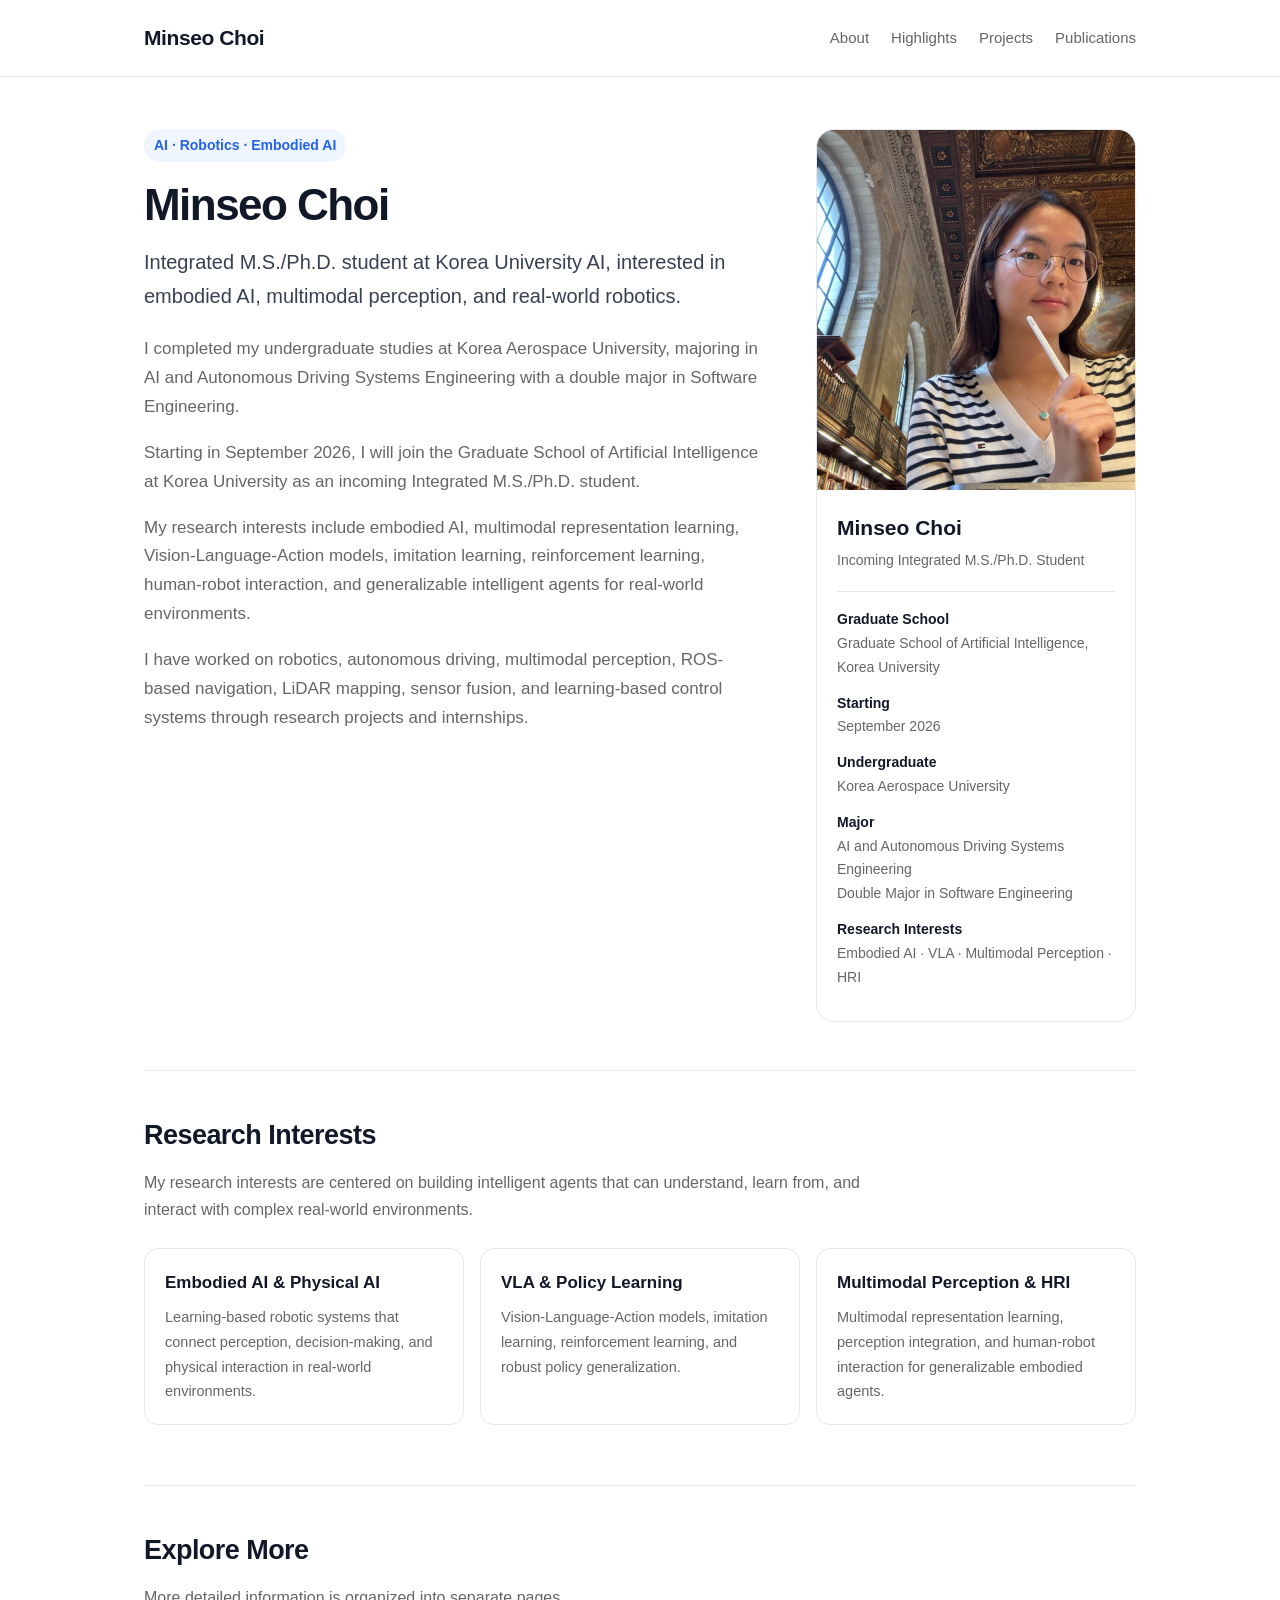
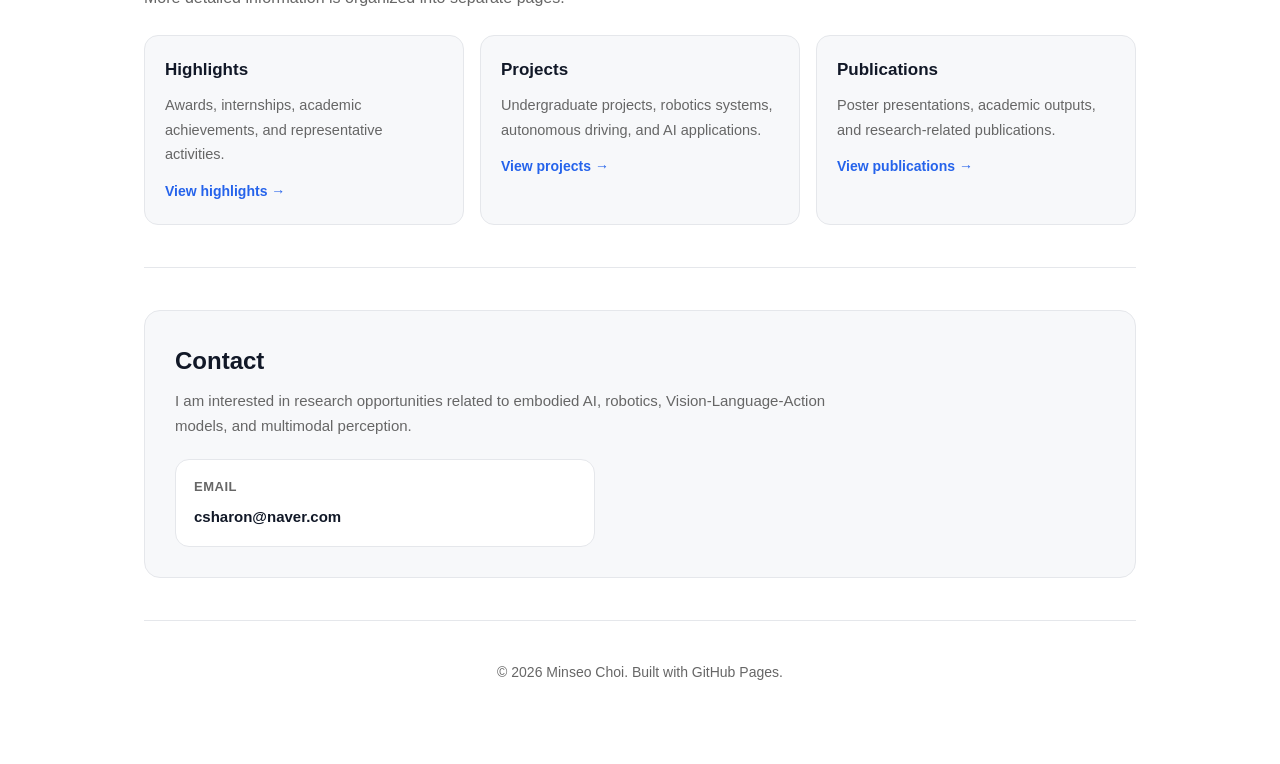
==== index.html @ 1a73fc5d "Remove unnecessary code block in index.html" ====
<!DOCTYPE html>

<html lang="en">
<head>
  <meta charset="UTF-8" />
  <meta name="viewport" content="width=device-width, initial-scale=1.0" />
  <title>Minseo Choi</title>

  <style>
    :root {
      --bg: #ffffff;
      --text: #222222;
      --muted: #666666;
      --light: #f7f8fa;
      --line: #e5e7eb;
      --blue: #2563eb;
      --blue-soft: #eff6ff;
      --dark: #111827;
    }

    * {
      box-sizing: border-box;
    }

    html {
      scroll-behavior: smooth;
    }

    body {
      margin: 0;
      font-family: -apple-system, BlinkMacSystemFont, "Segoe UI", Roboto, Arial, sans-serif;
      color: var(--text);
      background: var(--bg);
      line-height: 1.7;
    }

    a {
      color: var(--blue);
      text-decoration: none;
    }

    a:hover {
      text-decoration: underline;
    }

    .header {
      border-bottom: 1px solid var(--line);
      background: rgba(255, 255, 255, 0.96);
      position: sticky;
      top: 0;
      z-index: 10;
    }

    .header-inner {
      max-width: 1040px;
      margin: 0 auto;
      padding: 20px 24px;
      display: flex;
      justify-content: space-between;
      align-items: center;
    }

    .site-name {
      font-size: 21px;
      font-weight: 700;
      color: var(--dark);
      letter-spacing: -0.02em;
    }

    .nav {
      display: flex;
      gap: 22px;
      font-size: 15px;
    }

    .nav a {
      color: var(--muted);
      font-weight: 500;
    }

    .nav a:hover {
      color: var(--blue);
      text-decoration: none;
    }

    .container {
      max-width: 1040px;
      margin: 0 auto;
      padding: 52px 24px 80px;
    }

    .intro {
      display: grid;
      grid-template-columns: minmax(0, 1fr) 320px;
      gap: 52px;
      align-items: start;
      padding-bottom: 48px;
      border-bottom: 1px solid var(--line);
    }

    .label {
      display: inline-block;
      padding: 5px 10px;
      margin-bottom: 18px;
      border-radius: 999px;
      background: var(--blue-soft);
      color: var(--blue);
      font-size: 14px;
      font-weight: 600;
    }

    h1 {
      margin: 0 0 14px;
      font-size: 44px;
      line-height: 1.15;
      color: var(--dark);
      letter-spacing: -0.035em;
    }

    .subtitle {
      margin: 0 0 22px;
      font-size: 20px;
      color: #374151;
      max-width: 680px;
    }

    .intro-text {
      margin: 0 0 17px;
      font-size: 17px;
      color: var(--muted);
      max-width: 700px;
    }

    .profile-card {
      border: 1px solid var(--line);
      border-radius: 18px;
      background: #ffffff;
      overflow: hidden;
    }

    .profile-photo {
      width: 100%;
      height: 360px;
      object-fit: cover;
      object-position: center 55%;
      display: block;
      background: var(--light);
    }

    .profile-body {
      padding: 20px;
    }

    .profile-name {
      font-size: 21px;
      font-weight: 700;
      color: var(--dark);
      margin-bottom: 4px;
    }

    .profile-role {
      font-size: 14px;
      color: var(--muted);
      margin-bottom: 18px;
    }

    .profile-info {
      border-top: 1px solid var(--line);
      padding-top: 16px;
      font-size: 14px;
      color: var(--muted);
    }

    .profile-info p {
      margin: 0 0 12px;
    }

    .profile-info strong {
      color: var(--dark);
    }

    .section {
      padding: 42px 0;
      border-bottom: 1px solid var(--line);
    }

    .section-title {
      margin: 0 0 10px;
      font-size: 27px;
      color: var(--dark);
      letter-spacing: -0.02em;
    }

    .section-desc {
      margin: 0 0 24px;
      color: var(--muted);
      font-size: 16px;
      max-width: 760px;
    }

    .research-grid {
      display: grid;
      grid-template-columns: repeat(3, 1fr);
      gap: 16px;
      margin-bottom: 18px;
    }

    .research-card {
      border: 1px solid var(--line);
      border-radius: 14px;
      padding: 20px;
      background: #ffffff;
    }

    .research-card h3 {
      margin: 0 0 8px;
      font-size: 17px;
      color: var(--dark);
    }

    .research-card p {
      margin: 0;
      font-size: 14.5px;
      color: var(--muted);
    }

    .page-links {
      display: grid;
      grid-template-columns: repeat(3, 1fr);
      gap: 16px;
    }

    .page-card {
      border: 1px solid var(--line);
      border-radius: 14px;
      padding: 20px;
      background: var(--light);
      transition: border-color 0.15s ease, transform 0.15s ease;
    }

    .page-card:hover {
      border-color: var(--blue);
      transform: translateY(-2px);
      text-decoration: none;
    }

    .page-card h3 {
      margin: 0 0 8px;
      font-size: 17px;
      color: var(--dark);
    }

    .page-card p {
      margin: 0 0 10px;
      font-size: 14.5px;
      color: var(--muted);
    }

    .page-card span {
      font-size: 14px;
      font-weight: 700;
      color: var(--blue);
    }

    .contact-box {
      padding: 30px;
      border: 1px solid var(--line);
      border-radius: 16px;
      background: var(--light);
    }

    .contact-box h2 {
      margin: 0 0 6px;
      font-size: 24px;
      color: var(--dark);
    }

    .contact-box p {
      margin: 0 0 20px;
      color: var(--muted);
      font-size: 15px;
      max-width: 680px;
    }

    .contact-methods {
      display: grid;
      grid-template-columns: minmax(0, 420px);
      gap: 14px;
    }

    .contact-item {
      background: #ffffff;
      border: 1px solid var(--line);
      border-radius: 14px;
      padding: 16px 18px;
    }

    .contact-label {
      display: block;
      margin-bottom: 6px;
      font-size: 13px;
      font-weight: 700;
      color: var(--muted);
      text-transform: uppercase;
      letter-spacing: 0.04em;
    }

    .contact-value {
      font-size: 15px;
      font-weight: 600;
      color: var(--dark);
      word-break: break-all;
    }

    .contact-value a {
      color: var(--dark);
    }

    .contact-value a:hover {
      color: var(--blue);
    }

    footer {
      margin-top: 40px;
      color: var(--muted);
      font-size: 14px;
      text-align: center;
    }

    @media (max-width: 860px) {
      .header-inner {
        flex-direction: column;
        align-items: flex-start;
        gap: 12px;
      }

      .nav {
        flex-wrap: wrap;
        gap: 14px;
      }

      .intro {
        grid-template-columns: 1fr;
      }

      .profile-card {
        max-width: 380px;
      }

      .research-grid,
      .page-links {
        grid-template-columns: 1fr;
      }

      .contact-methods {
        grid-template-columns: 1fr;
      }

      h1 {
        font-size: 36px;
      }

      .subtitle {
        font-size: 18px;
      }
    }
  </style>

</head>

<body>
  <header class="header">
    <div class="header-inner">
      <a href="index.html" class="site-name">Minseo Choi</a>

  <nav class="nav">
    <a href="index.html">About</a>
    <a href="highlights.html">Highlights</a>
    <a href="projects.html">Projects</a>
    <a href="publications.html">Publications</a>
  </nav>
</div>

  </header>

  <main class="container">
    <section class="intro" id="about">
      <div>
        <span class="label">AI · Robotics · Embodied AI</span>

    <h1>Minseo Choi</h1>

    <p class="subtitle">
      Integrated M.S./Ph.D. student at Korea University AI,
      interested in embodied AI, multimodal perception, and real-world robotics.
    </p>

    <p class="intro-text">
      I completed my undergraduate studies at Korea Aerospace University,
      majoring in AI and Autonomous Driving Systems Engineering with a double major
      in Software Engineering.
    </p>

    <p class="intro-text">
      Starting in September 2026, I will join the Graduate School of Artificial
      Intelligence at Korea University as an incoming Integrated M.S./Ph.D. student.
    </p>

    <p class="intro-text">
      My research interests include embodied AI, multimodal representation learning,
      Vision-Language-Action models, imitation learning, reinforcement learning,
      human-robot interaction, and generalizable intelligent agents for real-world environments.
    </p>

    <p class="intro-text">
      I have worked on robotics, autonomous driving, multimodal perception,
      ROS-based navigation, LiDAR mapping, sensor fusion, and learning-based control
      systems through research projects and internships.
    </p>
  </div>

  <aside class="profile-card">
    <img class="profile-photo" src="assets/img/main.jpg" alt="Minseo Choi profile image">

    <div class="profile-body">
      <div class="profile-name">Minseo Choi</div>
      <div class="profile-role">Incoming Integrated M.S./Ph.D. Student</div>

      <div class="profile-info">
        <p>
          <strong>Graduate School</strong><br>
          Graduate School of Artificial Intelligence,<br>
          Korea University
        </p>
        <p>
          <strong>Starting</strong><br>
          September 2026
        </p>
        <p>
          <strong>Undergraduate</strong><br>
          Korea Aerospace University
        </p>
        <p>
          <strong>Major</strong><br>
          AI and Autonomous Driving Systems Engineering<br>
          Double Major in Software Engineering
        </p>
        <p>
          <strong>Research Interests</strong><br>
          Embodied AI · VLA · Multimodal Perception · HRI
        </p>
      </div>
    </div>
  </aside>
</section>

<section class="section">
  <h2 class="section-title">Research Interests</h2>
  <p class="section-desc">
    My research interests are centered on building intelligent agents that can understand,
    learn from, and interact with complex real-world environments.
  </p>

  <div class="research-grid">
    <article class="research-card">
      <h3>Embodied AI & Physical AI</h3>
      <p>
        Learning-based robotic systems that connect perception, decision-making,
        and physical interaction in real-world environments.
      </p>
    </article>

    <article class="research-card">
      <h3>VLA & Policy Learning</h3>
      <p>
        Vision-Language-Action models, imitation learning, reinforcement learning,
        and robust policy generalization.
      </p>
    </article>

    <article class="research-card">
      <h3>Multimodal Perception & HRI</h3>
      <p>
        Multimodal representation learning, perception integration, and human-robot
        interaction for generalizable embodied agents.
      </p>
    </article>
  </div>
</section>

<section class="section">
  <h2 class="section-title">Explore More</h2>
  <p class="section-desc">
    More detailed information is organized into separate pages.
  </p>

  <div class="page-links">
    <a class="page-card" href="highlights.html">
      <h3>Highlights</h3>
      <p>
        Awards, internships, academic achievements, and representative activities.
      </p>
      <span>View highlights →</span>
    </a>

    <a class="page-card" href="projects.html">
      <h3>Projects</h3>
      <p>
        Undergraduate projects, robotics systems, autonomous driving, and AI applications.
      </p>
      <span>View projects →</span>
    </a>

    <a class="page-card" href="publications.html">
      <h3>Publications</h3>
      <p>
        Poster presentations, academic outputs, and research-related publications.
      </p>
      <span>View publications →</span>
    </a>
  </div>
</section>

<section class="section" id="contact">
  <div class="contact-box">
    <div>
      <h2>Contact</h2>
      <p>
        I am interested in research opportunities related to embodied AI, robotics,
        Vision-Language-Action models, and multimodal perception.
      </p>
    </div>

    <div class="contact-methods">
      <div class="contact-item">
        <span class="contact-label">Email</span>
        <div class="contact-value">
          <a href="mailto:csharon@naver.com">csharon@naver.com</a>
        </div>
      </div>
    </div>
  </div>
</section>

<footer>
  © 2026 Minseo Choi. Built with GitHub Pages.
</footer>

  </main>
</body>
</html>
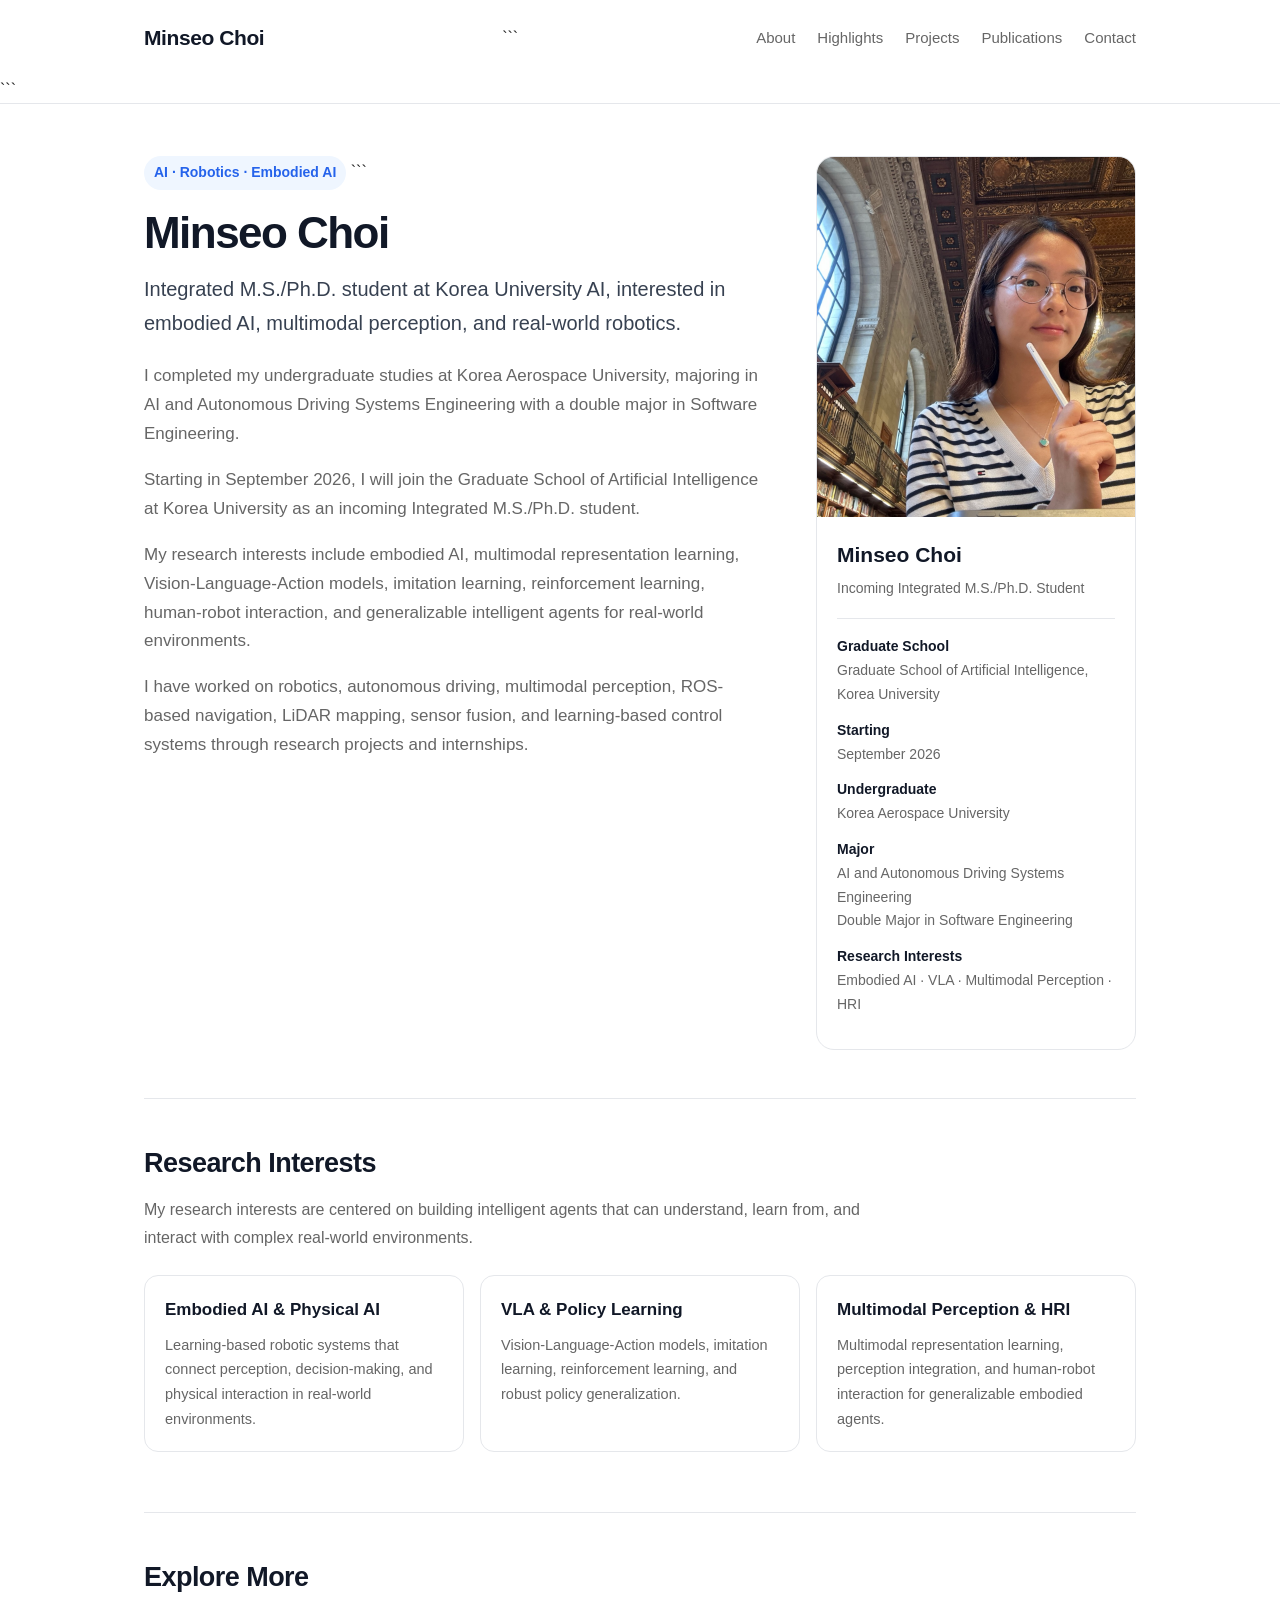
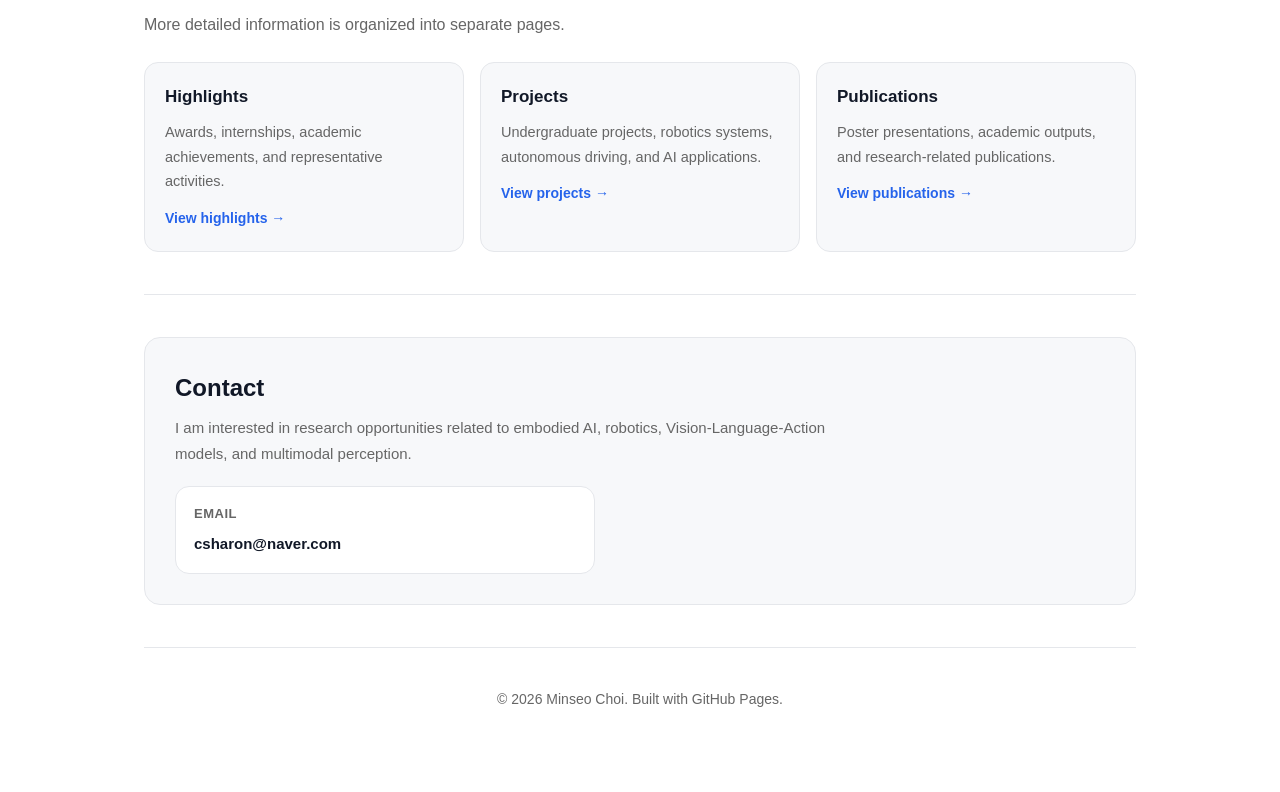
==== commit a287fc72: "Update navigation menu to include 'Contact' link Added a 'Contact' link to the navigation menu and u" ====
--- a/index.html
+++ b/index.html
@@ -373,13 +373,16 @@
     <div class="header-inner">
       <a href="index.html" class="site-name">Minseo Choi</a>
 
+```
   <nav class="nav">
     <a href="index.html">About</a>
     <a href="highlights.html">Highlights</a>
     <a href="projects.html">Projects</a>
     <a href="publications.html">Publications</a>
+    <a href="index.html#contact">Contact</a>
   </nav>
 </div>
+```
 
   </header>
 
@@ -388,6 +391,7 @@
       <div>
         <span class="label">AI · Robotics · Embodied AI</span>
 
+```
     <h1>Minseo Choi</h1>
 
     <p class="subtitle">
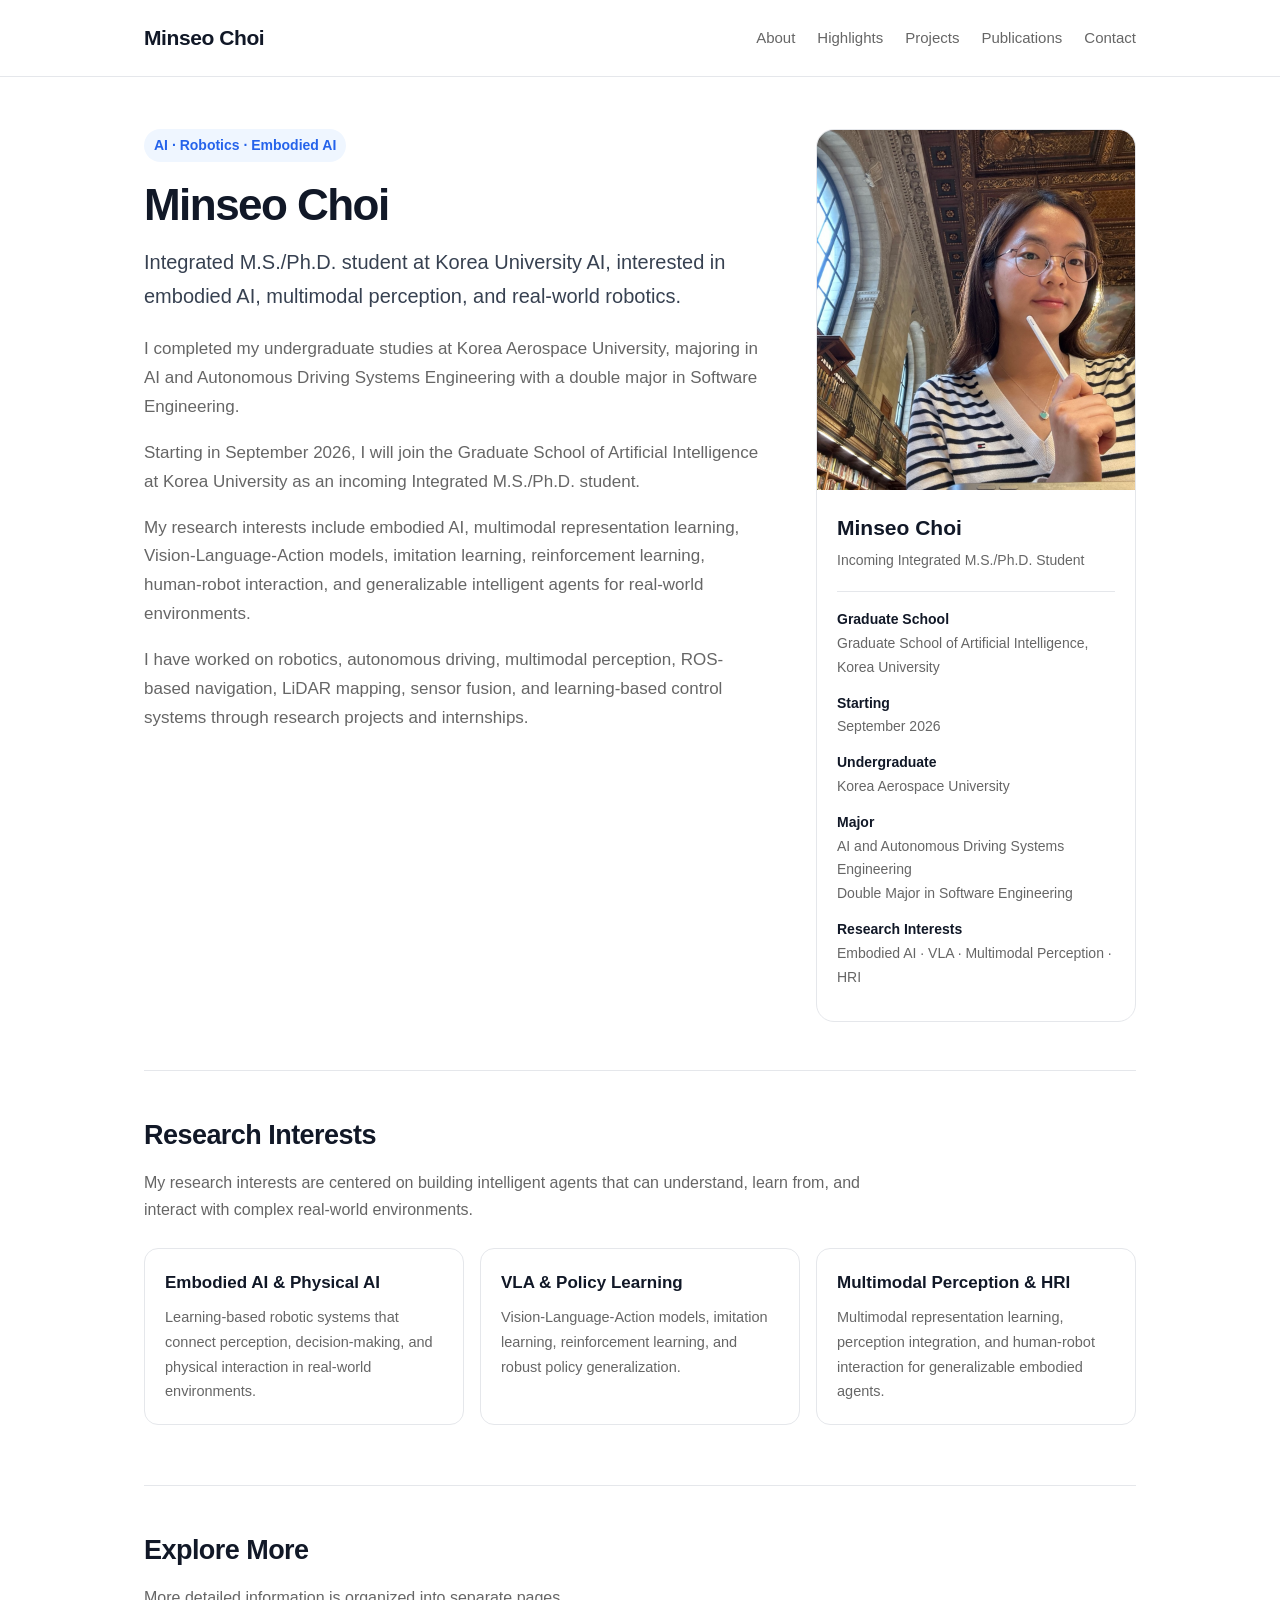
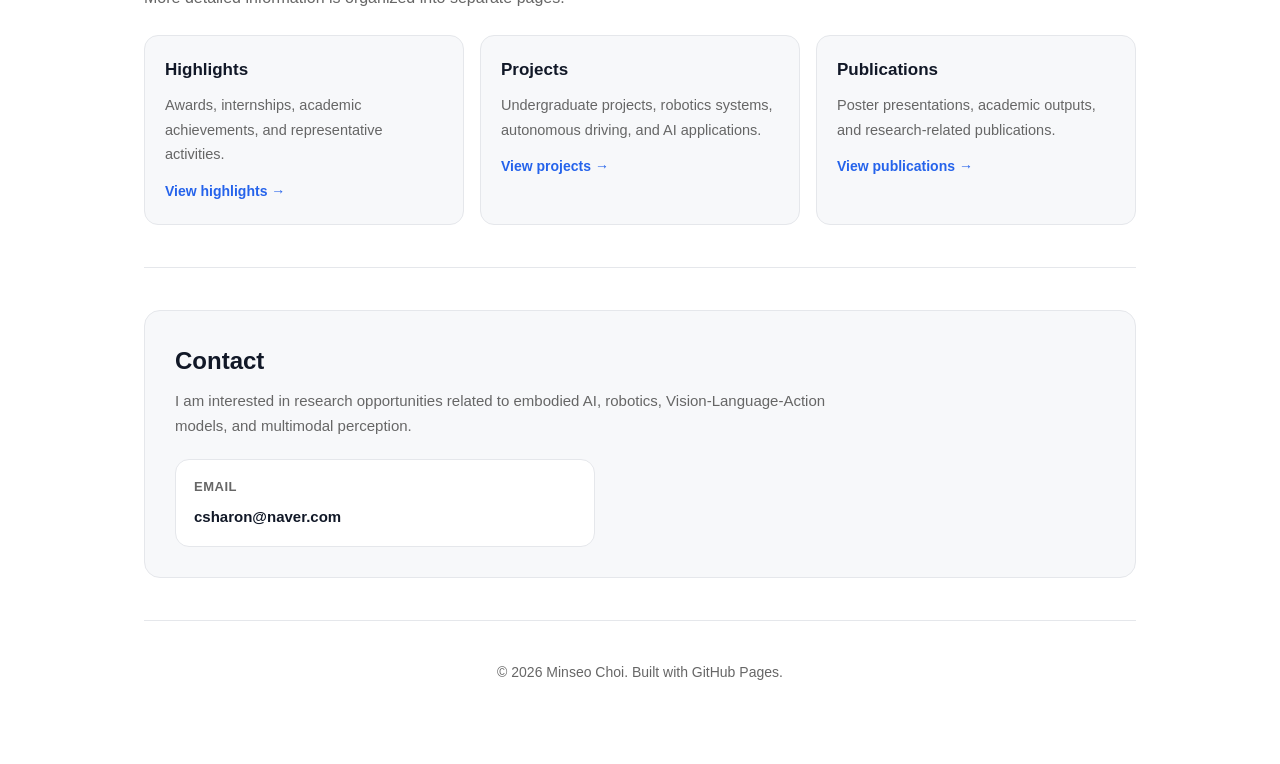
==== commit 278e5fd3: "Update index.html" ====
--- a/index.html
+++ b/index.html
@@ -373,7 +373,6 @@
     <div class="header-inner">
       <a href="index.html" class="site-name">Minseo Choi</a>
 
-```
   <nav class="nav">
     <a href="index.html">About</a>
     <a href="highlights.html">Highlights</a>
@@ -382,7 +381,6 @@
     <a href="index.html#contact">Contact</a>
   </nav>
 </div>
-```
 
   </header>
 
@@ -391,7 +389,6 @@
       <div>
         <span class="label">AI · Robotics · Embodied AI</span>
 
-```
     <h1>Minseo Choi</h1>
 
     <p class="subtitle">
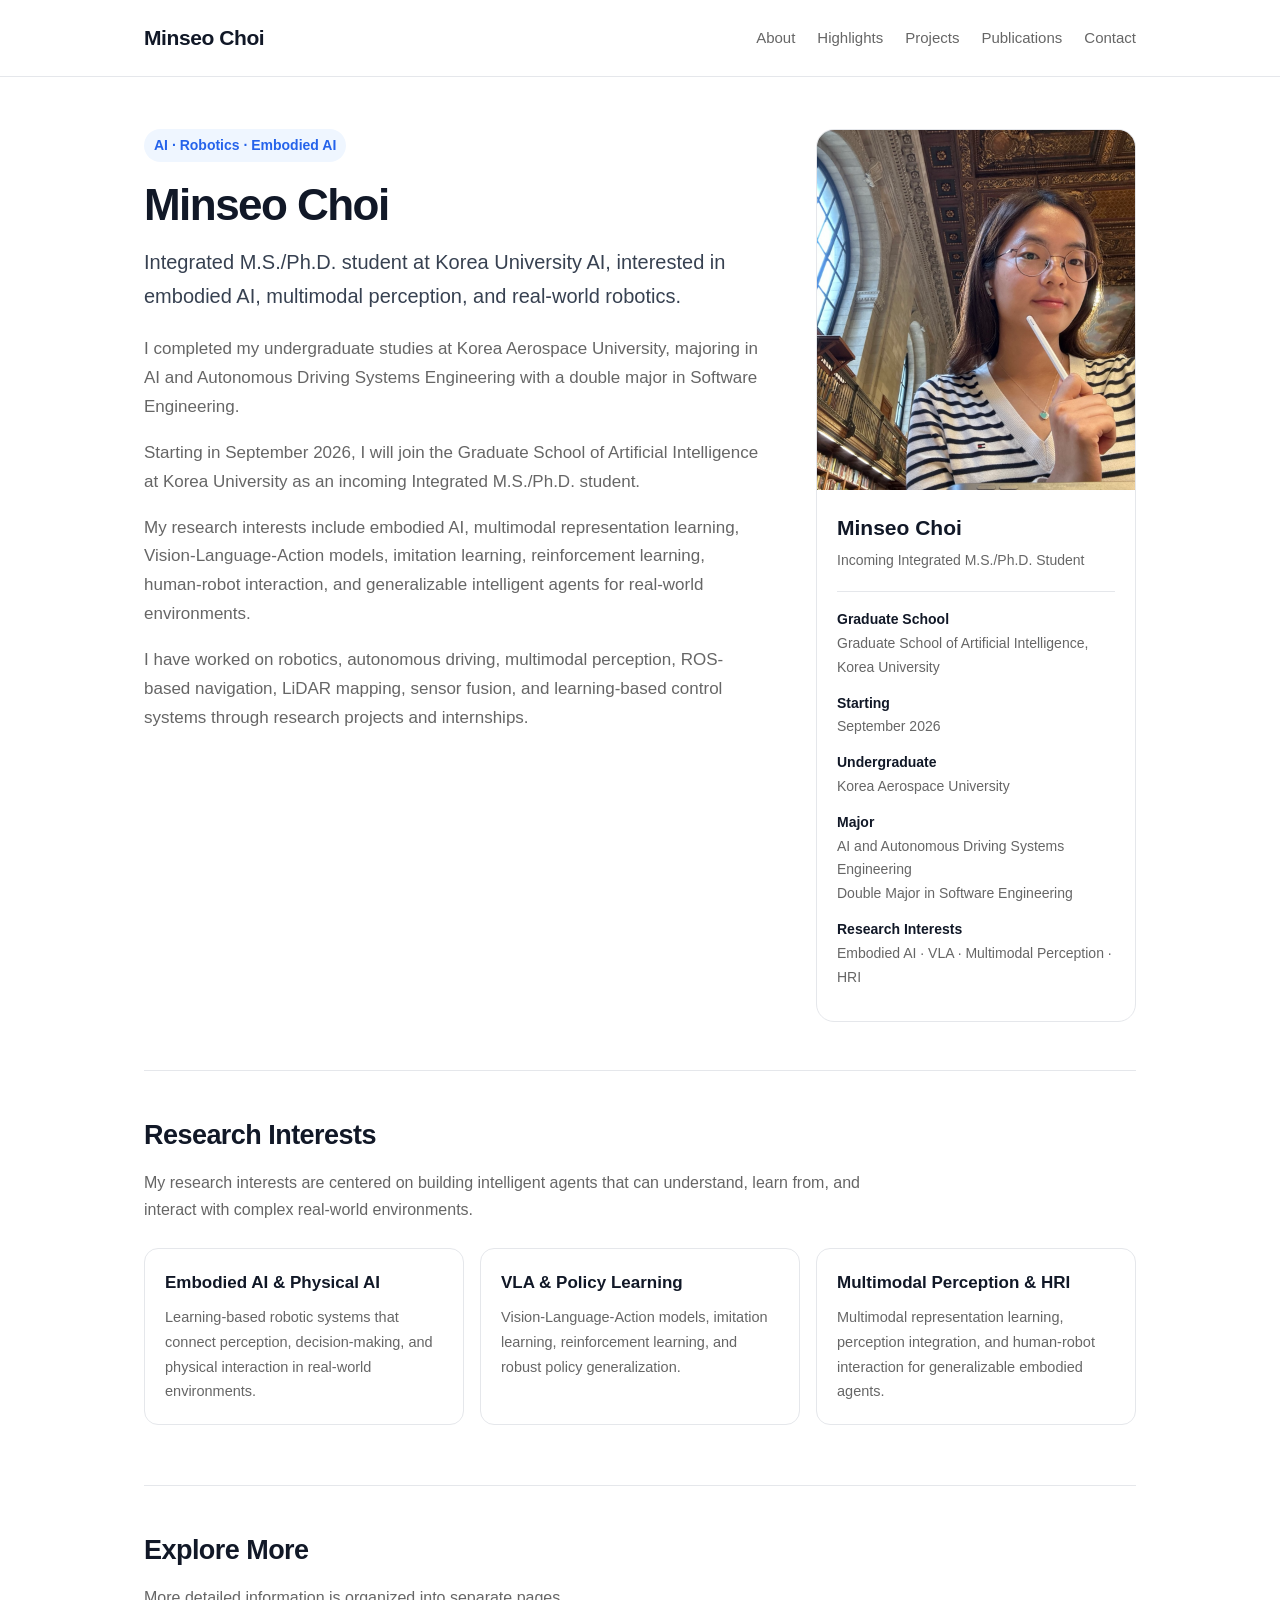
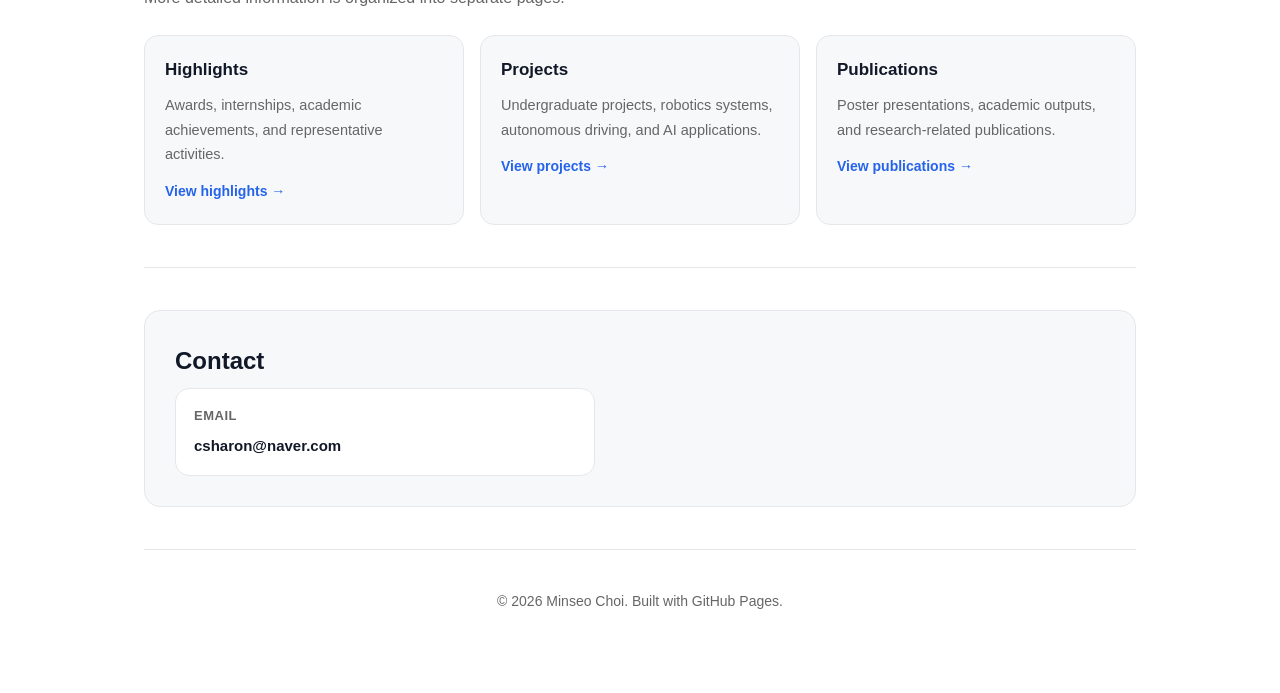
==== commit 59a37669: "Remove research interests paragraph from contact section Removed the paragraph about research intere" ====
--- a/index.html
+++ b/index.html
@@ -526,10 +526,6 @@
   <div class="contact-box">
     <div>
       <h2>Contact</h2>
-      <p>
-        I am interested in research opportunities related to embodied AI, robotics,
-        Vision-Language-Action models, and multimodal perception.
-      </p>
     </div>
 
     <div class="contact-methods">
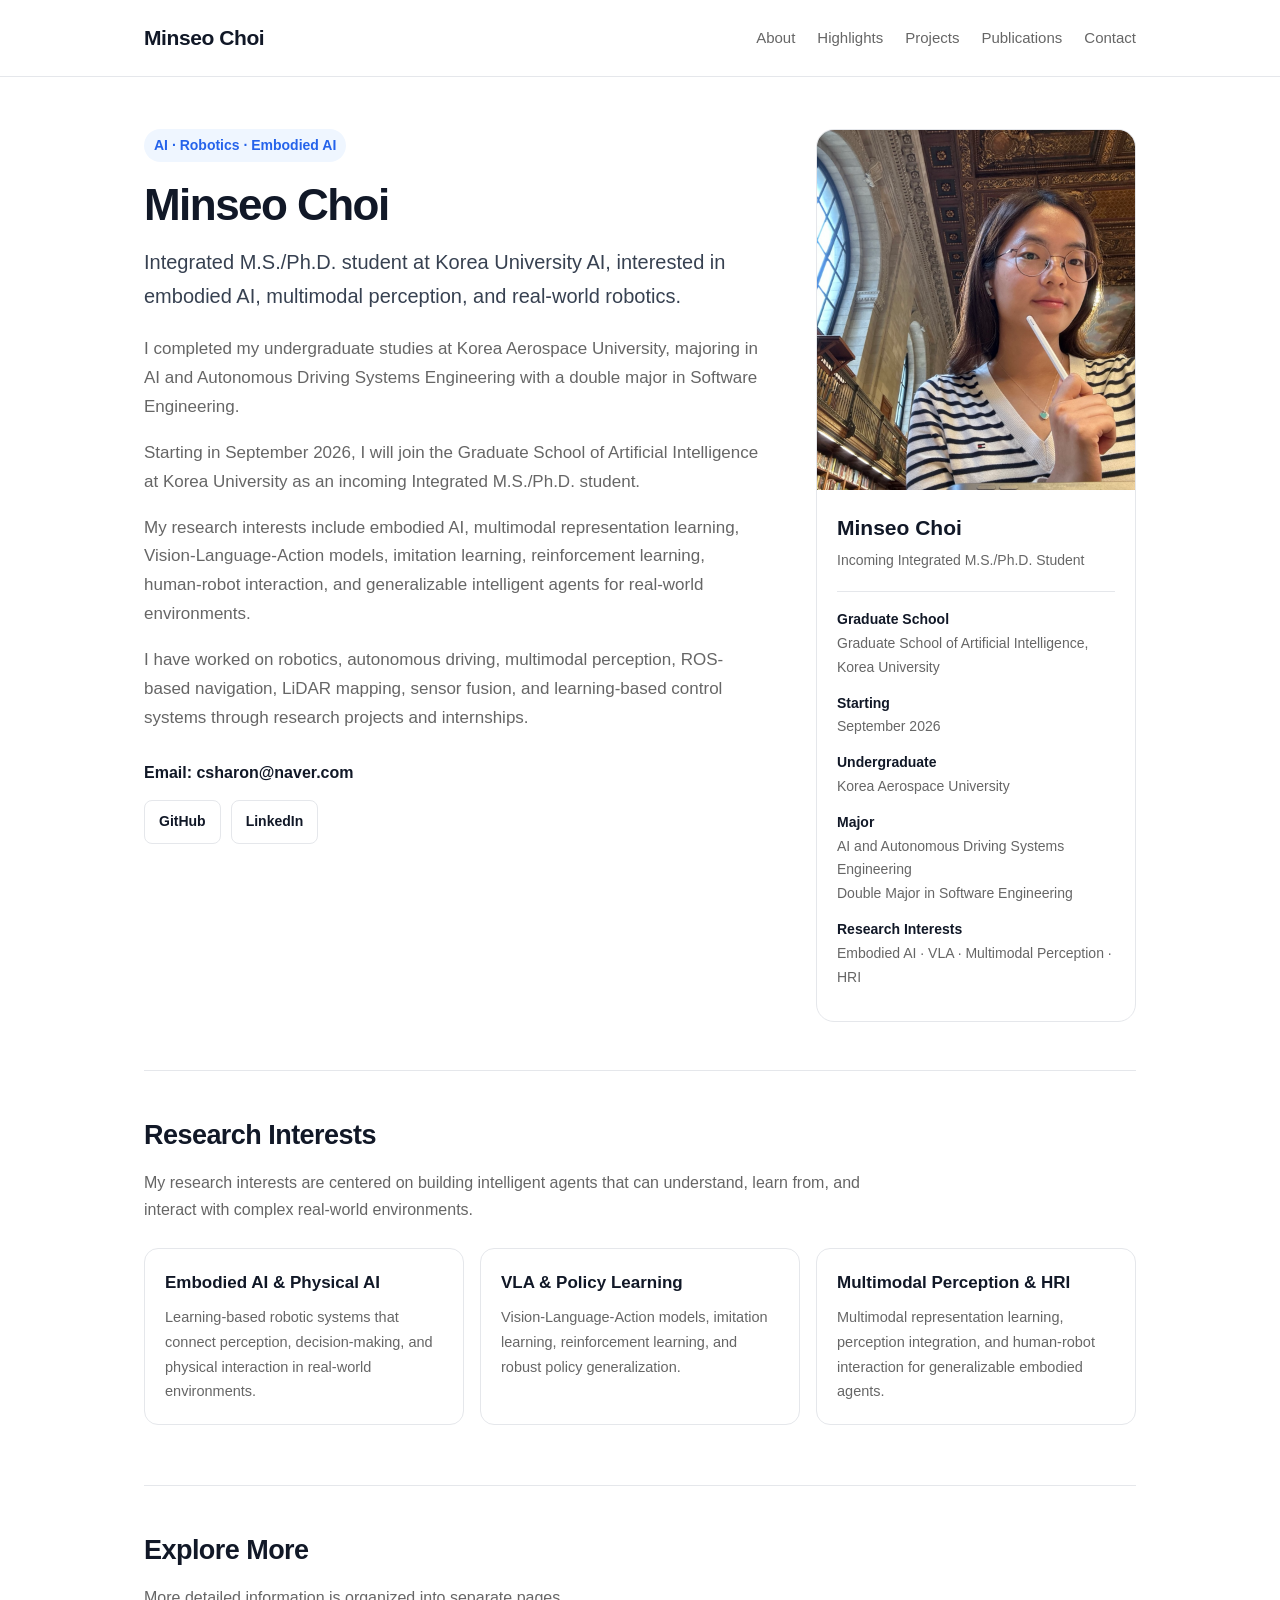
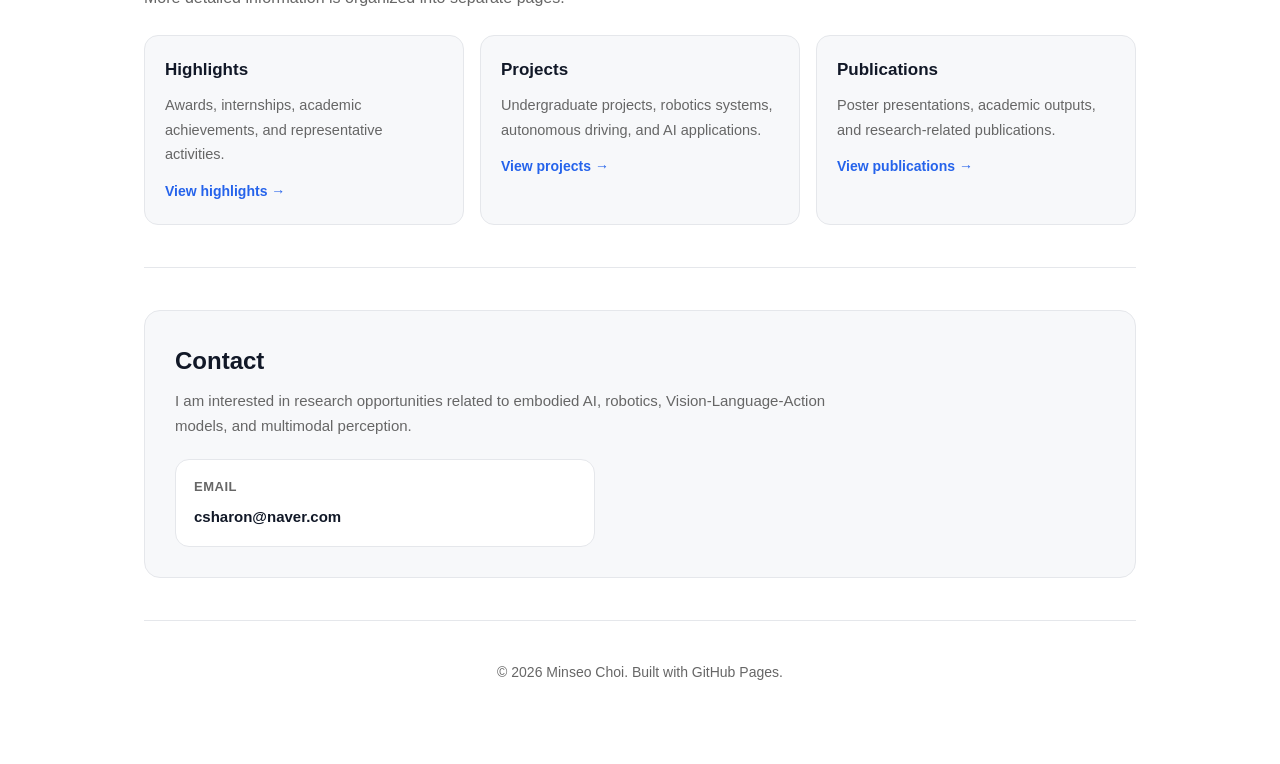
==== commit 16266018: "Add contact information and hero links Added contact information section with email and links to Git" ====
--- a/index.html
+++ b/index.html
@@ -131,6 +131,55 @@
       max-width: 700px;
     }
 
+    .intro-contact {
+      margin-top: 26px;
+    }
+
+    .intro-email {
+      margin: 0 0 14px;
+      font-size: 16px;
+      color: var(--muted);
+    }
+
+    .intro-email strong {
+      color: var(--dark);
+    }
+
+    .intro-email a {
+      color: var(--dark);
+      font-weight: 600;
+    }
+
+    .intro-email a:hover {
+      color: var(--blue);
+      text-decoration: none;
+    }
+
+    .hero-links {
+      display: flex;
+      flex-wrap: wrap;
+      gap: 10px;
+    }
+
+    .hero-button {
+      display: inline-block;
+      padding: 9px 14px;
+      border: 1px solid var(--line);
+      border-radius: 8px;
+      font-size: 14px;
+      font-weight: 600;
+      color: var(--dark);
+      background: #ffffff;
+      transition: border-color 0.15s ease, color 0.15s ease, transform 0.15s ease;
+    }
+
+    .hero-button:hover {
+      border-color: var(--blue);
+      color: var(--blue);
+      transform: translateY(-1px);
+      text-decoration: none;
+    }
+
     .profile-card {
       border: 1px solid var(--line);
       border-radius: 18px;
@@ -418,6 +467,18 @@
       ROS-based navigation, LiDAR mapping, sensor fusion, and learning-based control
       systems through research projects and internships.
     </p>
+
+    <div class="intro-contact">
+      <p class="intro-email">
+        <strong>Email:</strong>
+        <a href="mailto:csharon@naver.com">csharon@naver.com</a>
+      </p>
+
+      <div class="hero-links">
+        <a class="hero-button" href="https://github.com/csharon0218" target="_blank">GitHub</a>
+        <a class="hero-button" href="https://www.linkedin.com/in/minseo-choi-4b7939392/" target="_blank">LinkedIn</a>
+      </div>
+    </div>
   </div>
 
   <aside class="profile-card">
@@ -526,6 +587,10 @@
   <div class="contact-box">
     <div>
       <h2>Contact</h2>
+      <p>
+        I am interested in research opportunities related to embodied AI, robotics,
+        Vision-Language-Action models, and multimodal perception.
+      </p>
     </div>
 
     <div class="contact-methods">
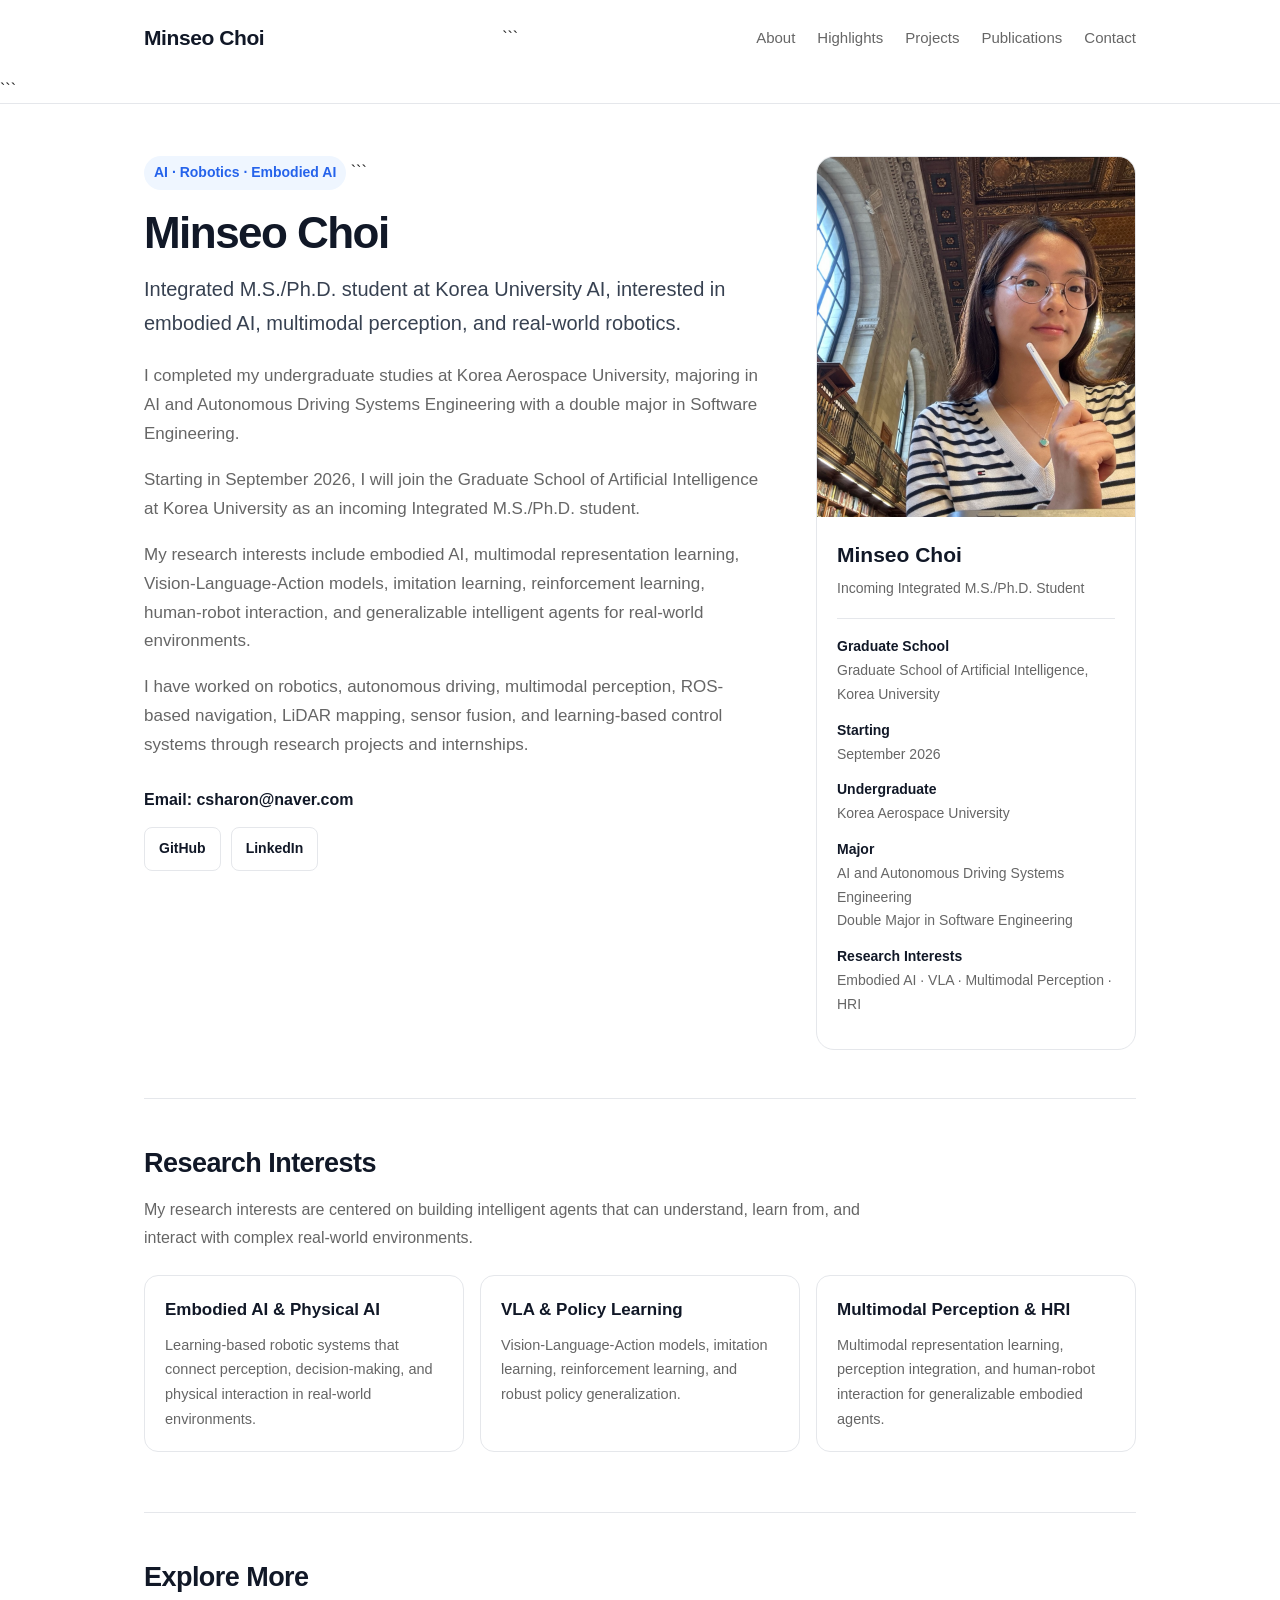
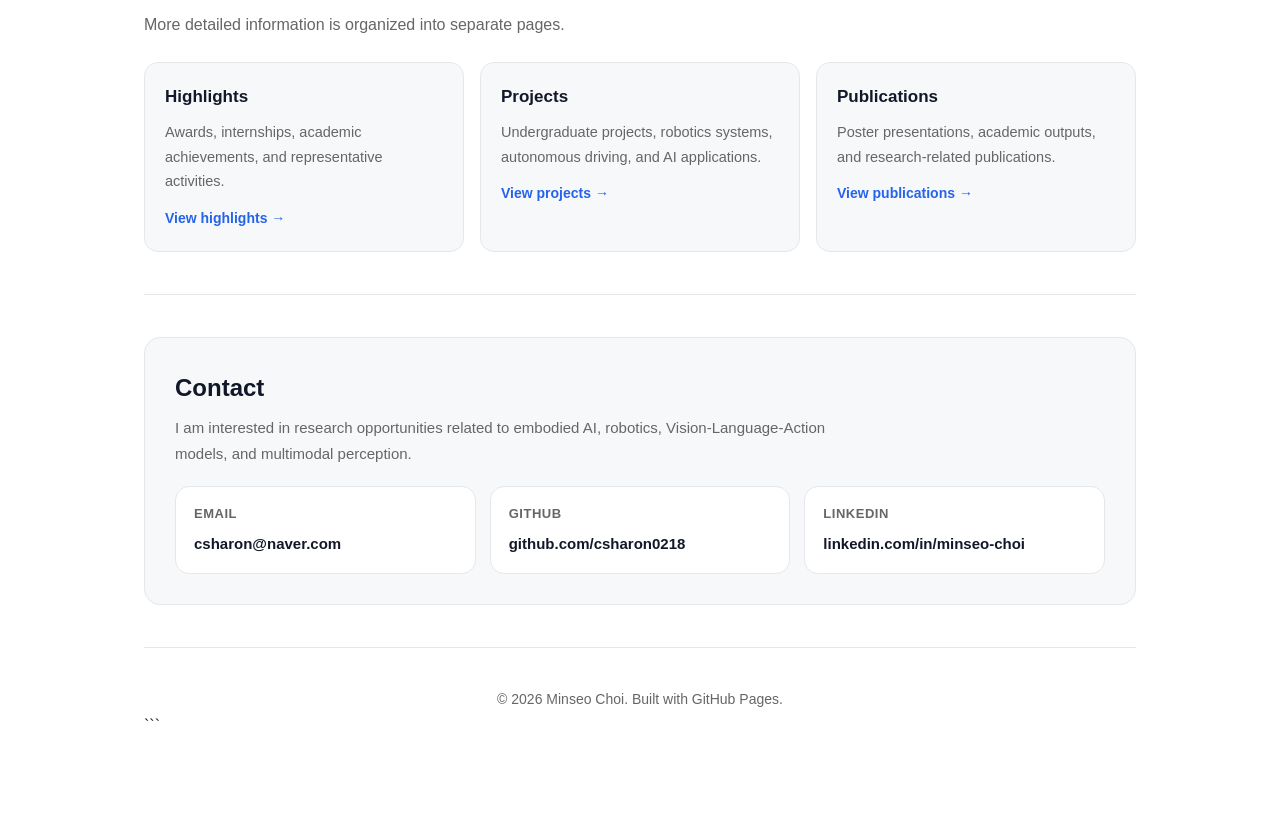
==== commit 1ba5a2fb: "Modify contact methods and add social links Updated contact methods layout and added GitHub and Link" ====
--- a/index.html
+++ b/index.html
@@ -333,7 +333,7 @@
 
     .contact-methods {
       display: grid;
-      grid-template-columns: minmax(0, 420px);
+      grid-template-columns: repeat(3, minmax(0, 1fr));
       gap: 14px;
     }
 
@@ -367,6 +367,7 @@
 
     .contact-value a:hover {
       color: var(--blue);
+      text-decoration: none;
     }
 
     footer {
@@ -422,6 +423,7 @@
     <div class="header-inner">
       <a href="index.html" class="site-name">Minseo Choi</a>
 
+```
   <nav class="nav">
     <a href="index.html">About</a>
     <a href="highlights.html">Highlights</a>
@@ -430,6 +432,7 @@
     <a href="index.html#contact">Contact</a>
   </nav>
 </div>
+```
 
   </header>
 
@@ -438,6 +441,7 @@
       <div>
         <span class="label">AI · Robotics · Embodied AI</span>
 
+```
     <h1>Minseo Choi</h1>
 
     <p class="subtitle">
@@ -475,8 +479,8 @@
       </p>
 
       <div class="hero-links">
-        <a class="hero-button" href="https://github.com/csharon0218" target="_blank">GitHub</a>
-        <a class="hero-button" href="https://www.linkedin.com/in/minseo-choi-4b7939392/" target="_blank">LinkedIn</a>
+        <a class="hero-button" href="https://github.com/csharon0218" target="_blank" rel="noopener noreferrer">GitHub</a>
+        <a class="hero-button" href="https://www.linkedin.com/in/minseo-choi-4b7939392/" target="_blank" rel="noopener noreferrer">LinkedIn</a>
       </div>
     </div>
   </div>
@@ -600,6 +604,20 @@
           <a href="mailto:csharon@naver.com">csharon@naver.com</a>
         </div>
       </div>
+
+      <div class="contact-item">
+        <span class="contact-label">GitHub</span>
+        <div class="contact-value">
+          <a href="https://github.com/csharon0218" target="_blank" rel="noopener noreferrer">github.com/csharon0218</a>
+        </div>
+      </div>
+
+      <div class="contact-item">
+        <span class="contact-label">LinkedIn</span>
+        <div class="contact-value">
+          <a href="https://www.linkedin.com/in/minseo-choi-4b7939392/" target="_blank" rel="noopener noreferrer">linkedin.com/in/minseo-choi</a>
+        </div>
+      </div>
     </div>
   </div>
 </section>
@@ -607,6 +625,7 @@
 <footer>
   © 2026 Minseo Choi. Built with GitHub Pages.
 </footer>
+```
 
   </main>
 </body>
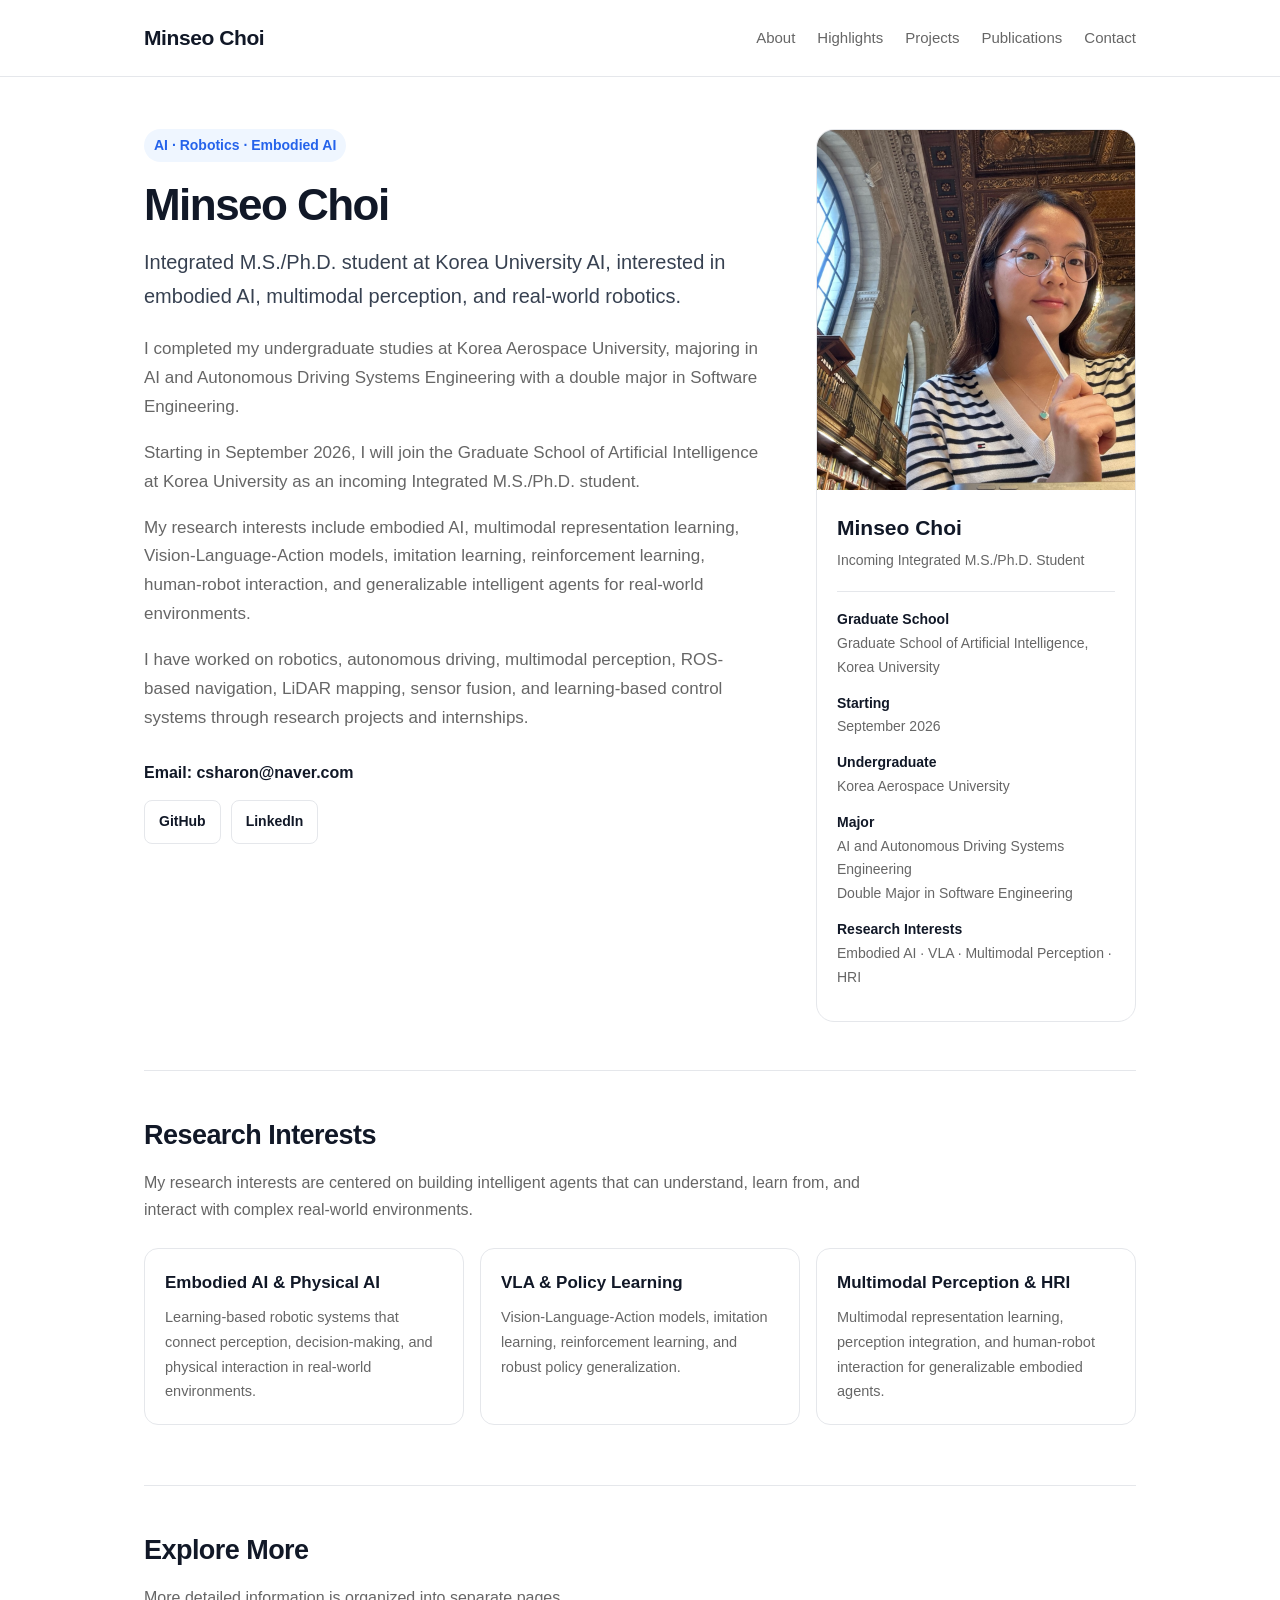
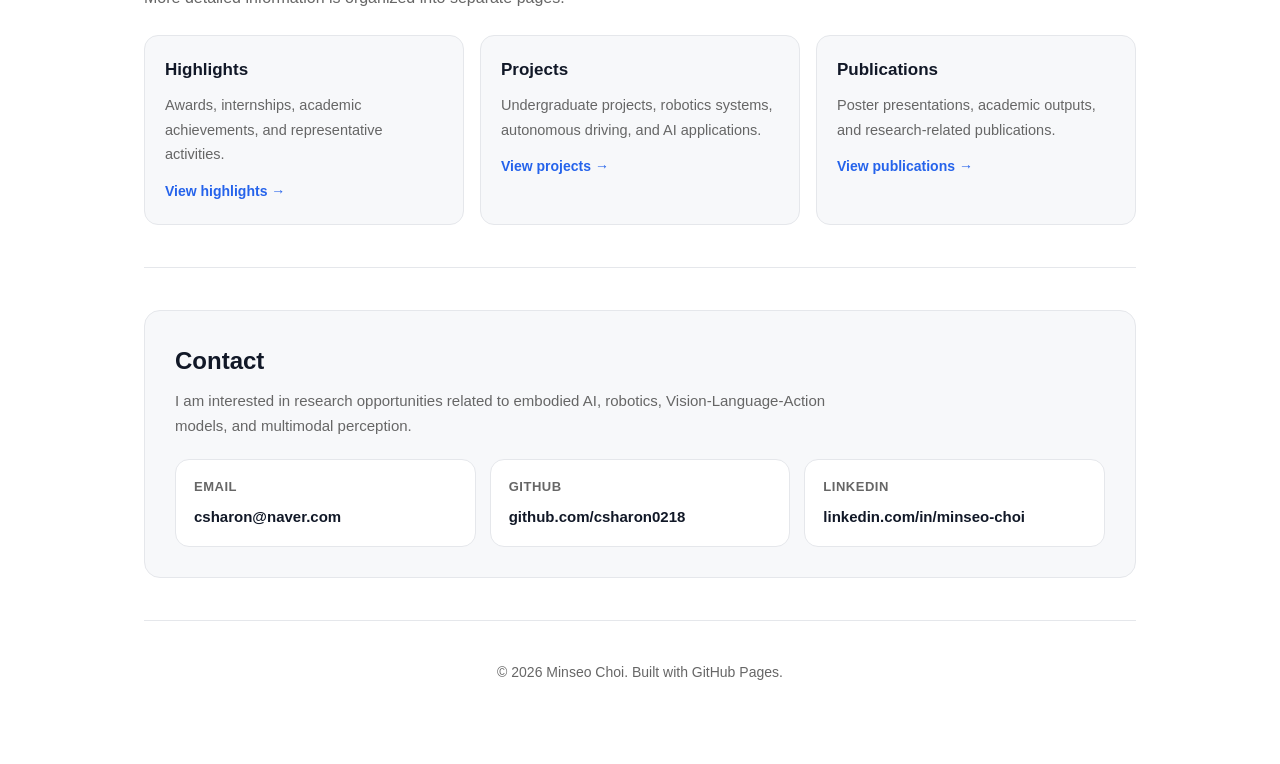
==== commit 94be2f9f: "Update index.html" ====
--- a/index.html
+++ b/index.html
@@ -423,7 +423,6 @@
     <div class="header-inner">
       <a href="index.html" class="site-name">Minseo Choi</a>
 
-```
   <nav class="nav">
     <a href="index.html">About</a>
     <a href="highlights.html">Highlights</a>
@@ -432,7 +431,6 @@
     <a href="index.html#contact">Contact</a>
   </nav>
 </div>
-```
 
   </header>
 
@@ -441,7 +439,6 @@
       <div>
         <span class="label">AI · Robotics · Embodied AI</span>
 
-```
     <h1>Minseo Choi</h1>
 
     <p class="subtitle">
@@ -625,7 +622,6 @@
 <footer>
   © 2026 Minseo Choi. Built with GitHub Pages.
 </footer>
-```
 
   </main>
 </body>
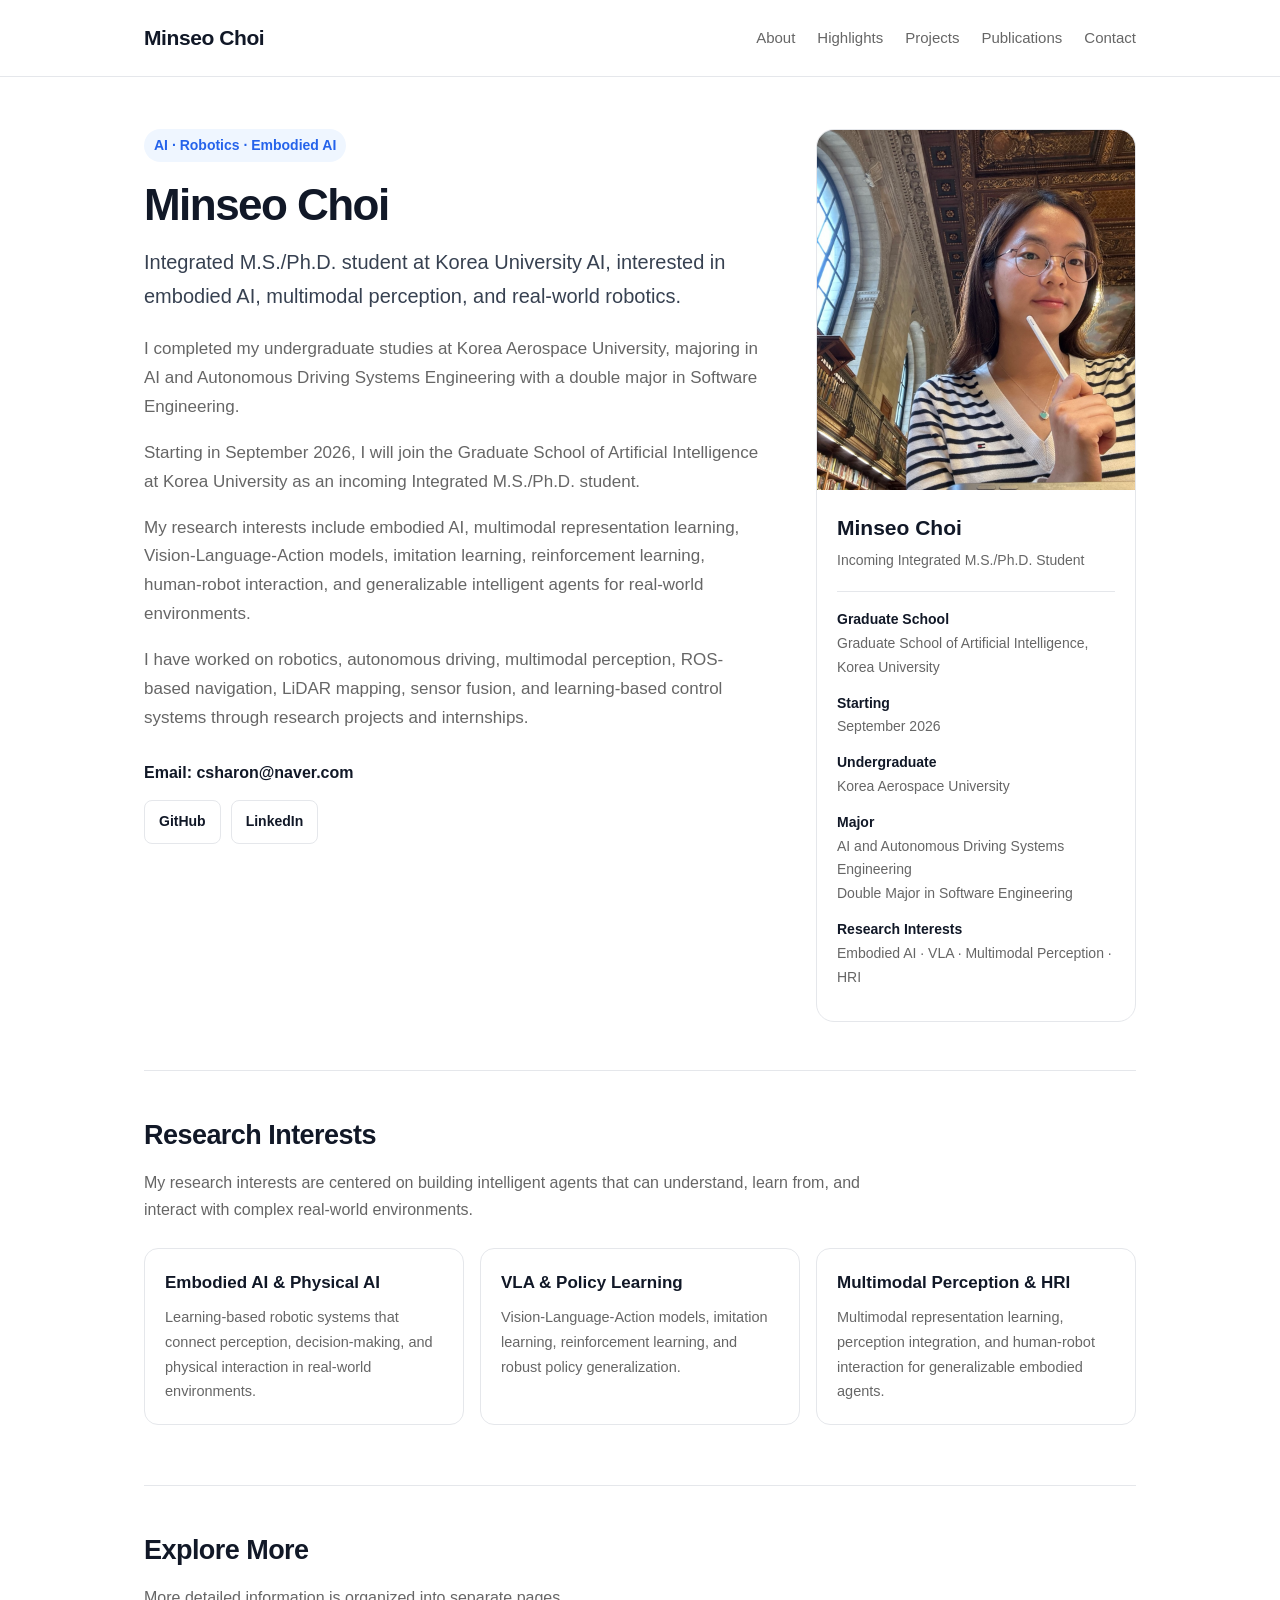
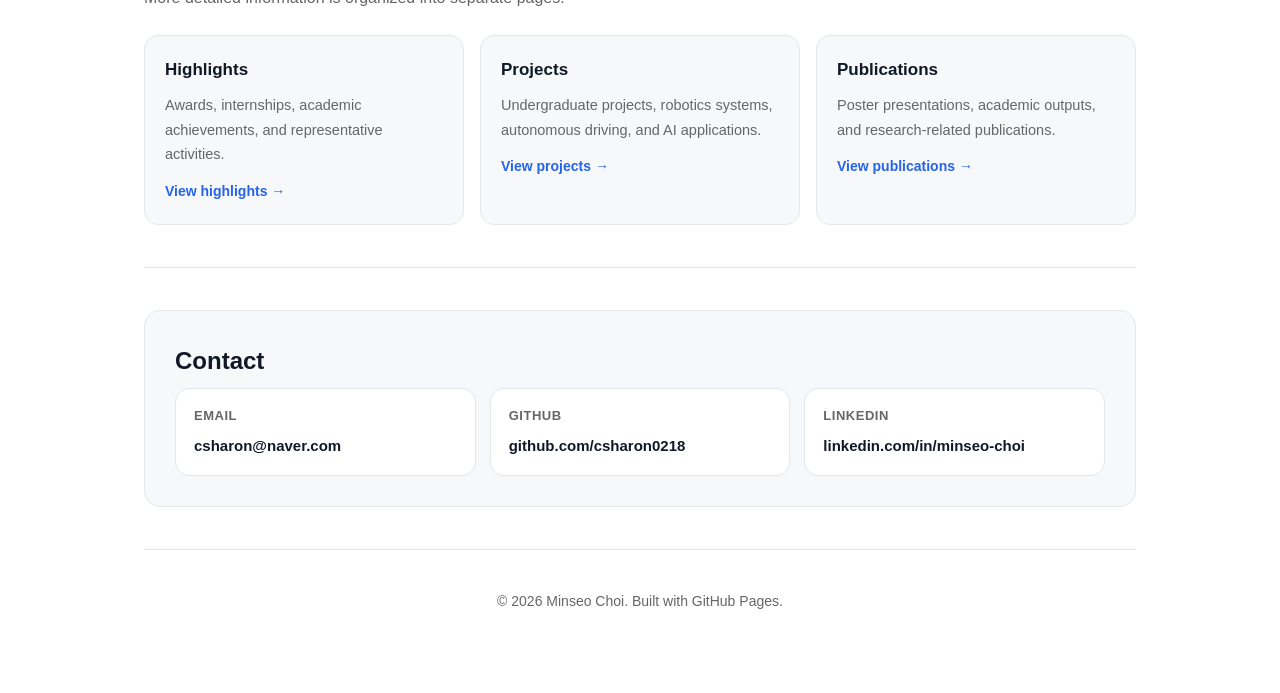
==== commit fce5c275: "Remove research interests from contact section Removed research interests from contact section." ====
--- a/index.html
+++ b/index.html
@@ -588,10 +588,6 @@
   <div class="contact-box">
     <div>
       <h2>Contact</h2>
-      <p>
-        I am interested in research opportunities related to embodied AI, robotics,
-        Vision-Language-Action models, and multimodal perception.
-      </p>
     </div>
 
     <div class="contact-methods">
